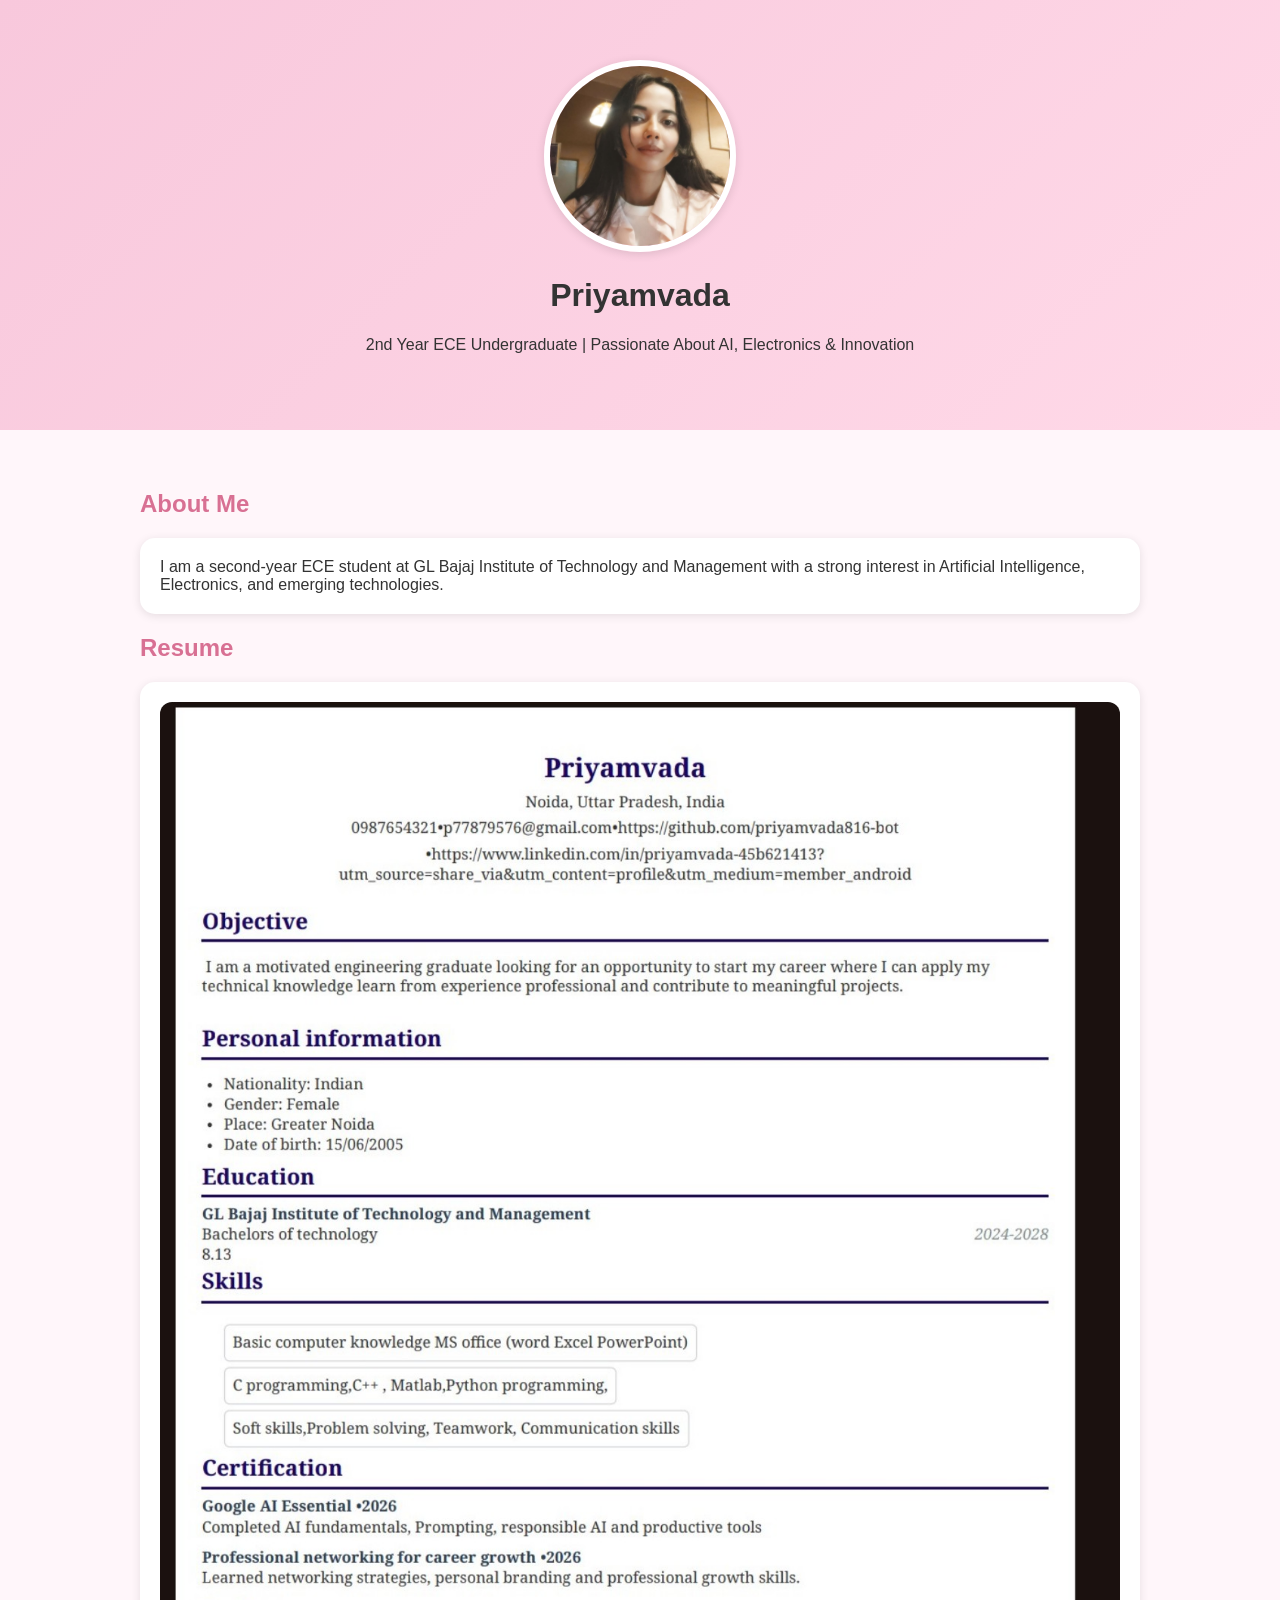
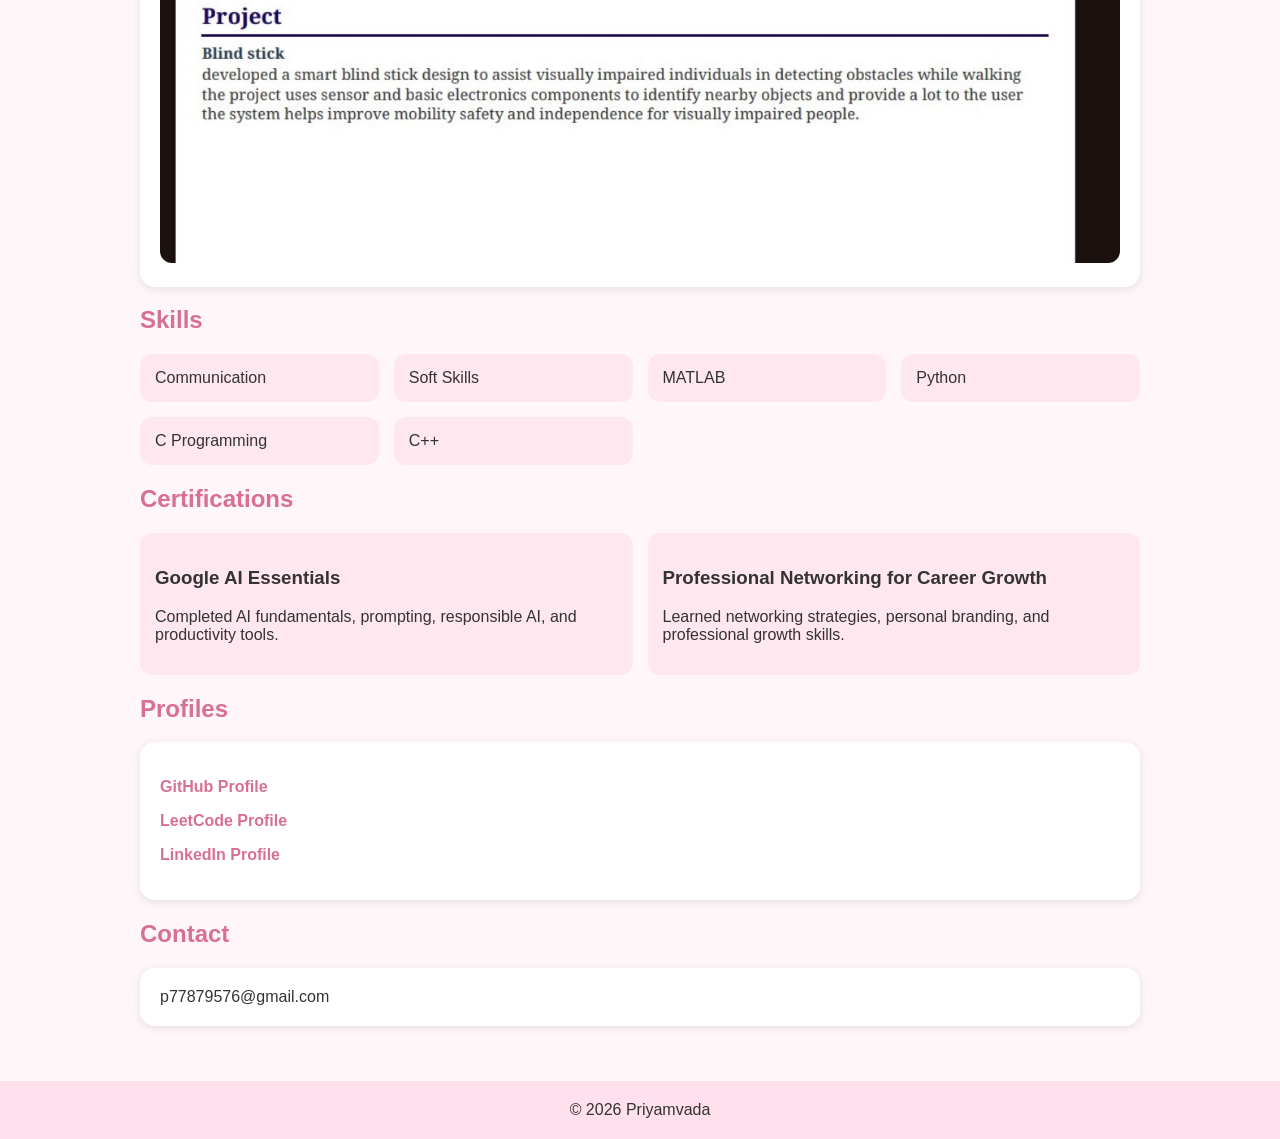
==== index.html @ 2ed8eb38 "Add files via upload" ====
<!DOCTYPE html>
<html lang="en">
<head>
<meta charset="UTF-8">
<meta name="viewport" content="width=device-width, initial-scale=1.0">
<title>Priyamvada Portfolio</title>
<style>
body{font-family:Arial,sans-serif;background:#fff6fa;margin:0;color:#333}
header{background:linear-gradient(135deg,#f8c8dc,#ffd9e8);text-align:center;padding:60px 20px}
.profile-pic{width:180px;height:180px;object-fit:cover;border-radius:50%;border:6px solid white;box-shadow:0 2px 10px rgba(0,0,0,.12)}
section{max-width:1000px;margin:auto;padding:40px 20px}
h2{color:#d87093}
.card{background:white;padding:20px;border-radius:15px;box-shadow:0 2px 10px rgba(0,0,0,.1);margin:15px 0}
.grid{display:grid;grid-template-columns:repeat(auto-fit,minmax(220px,1fr));gap:15px}
.skill,.cert{background:#ffe7f0;padding:15px;border-radius:12px}
a{color:#d87093;text-decoration:none;font-weight:bold}
footer{text-align:center;padding:20px;background:#ffe0ec}
.resume-img{width:100%;border-radius:12px}
</style>
</head>
<body>
<header>
<img class="profile-pic" src="[data-uri]">
<h1>Priyamvada</h1>
<p>2nd Year ECE Undergraduate | Passionate About AI, Electronics & Innovation</p>
</header>

<section>
<h2>About Me</h2>
<div class="card">
I am a second-year ECE student at GL Bajaj Institute of Technology and Management with a strong interest in Artificial Intelligence, Electronics, and emerging technologies.
</div>

<h2>Resume</h2>
<div class="card">
<img class="resume-img" src="[data-uri]">
</div>

<h2>Skills</h2>
<div class="grid">
<div class="skill">Communication</div>
<div class="skill">Soft Skills</div>
<div class="skill">MATLAB</div>
<div class="skill">Python</div>
<div class="skill">C Programming</div>
<div class="skill">C++</div>
</div>

<h2>Certifications</h2>
<div class="grid">
<div class="cert"><h3>Google AI Essentials</h3><p>Completed AI fundamentals, prompting, responsible AI, and productivity tools.</p></div>
<div class="cert"><h3>Professional Networking for Career Growth</h3><p>Learned networking strategies, personal branding, and professional growth skills.</p></div>
</div>

<h2>Profiles</h2>
<div class="card">
<p><a href="https://github.com/priyamvada816-bot" target="_blank">GitHub Profile</a></p>
<p><a href="https://leetcode.com/u/priyamvada083/" target="_blank">LeetCode Profile</a></p>
<p><a href="https://www.linkedin.com/in/priyamvada-45b621413?utm_source=share_via&utm_content=profile&utm_medium=member_android" target="_blank">LinkedIn Profile</a></p>
</div>

<h2>Contact</h2>
<div class="card">p77879576@gmail.com</div>
</section>

<footer>© 2026 Priyamvada</footer>
</body>
</html>
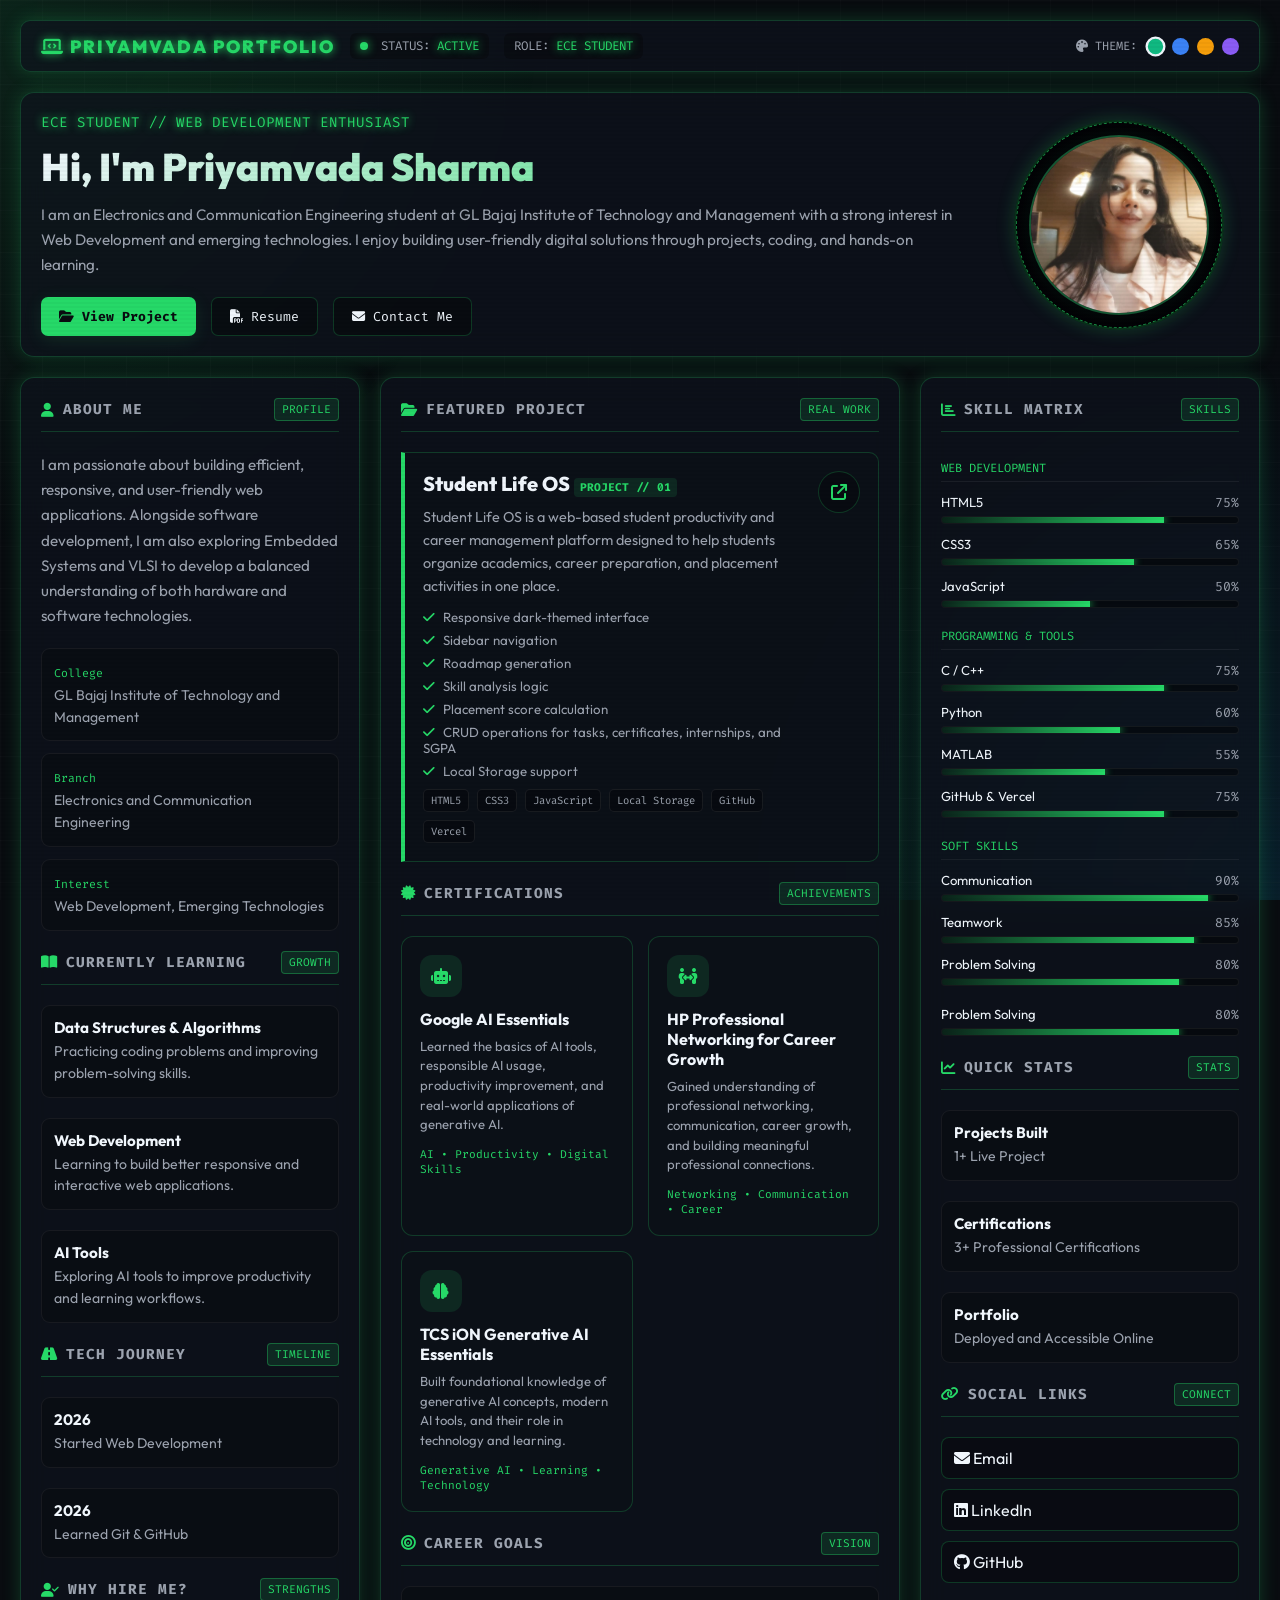
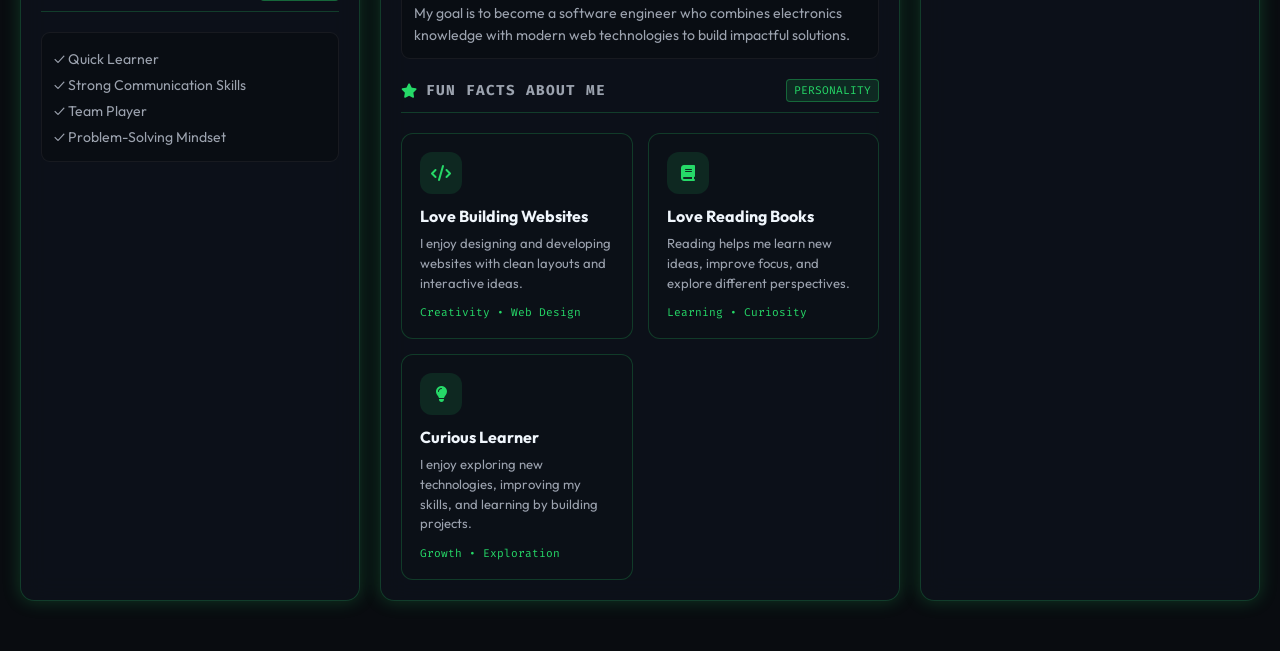
==== commit 8f38fb77: "Add files via upload" ====
--- a/index.html
+++ b/index.html
@@ -1,69 +1,387 @@
-
-<!DOCTYPE html>
-<html lang="en">
-<head>
-<meta charset="UTF-8">
-<meta name="viewport" content="width=device-width, initial-scale=1.0">
-<title>Priyamvada Portfolio</title>
-<style>
-body{font-family:Arial,sans-serif;background:#fff6fa;margin:0;color:#333}
-header{background:linear-gradient(135deg,#f8c8dc,#ffd9e8);text-align:center;padding:60px 20px}
-.profile-pic{width:180px;height:180px;object-fit:cover;border-radius:50%;border:6px solid white;box-shadow:0 2px 10px rgba(0,0,0,.12)}
-section{max-width:1000px;margin:auto;padding:40px 20px}
-h2{color:#d87093}
-.card{background:white;padding:20px;border-radius:15px;box-shadow:0 2px 10px rgba(0,0,0,.1);margin:15px 0}
-.grid{display:grid;grid-template-columns:repeat(auto-fit,minmax(220px,1fr));gap:15px}
-.skill,.cert{background:#ffe7f0;padding:15px;border-radius:12px}
-a{color:#d87093;text-decoration:none;font-weight:bold}
-footer{text-align:center;padding:20px;background:#ffe0ec}
-.resume-img{width:100%;border-radius:12px}
-</style>
-</head>
-<body>
-<header>
-<img class="profile-pic" src="[data-uri]">
-<h1>Priyamvada</h1>
-<p>2nd Year ECE Undergraduate | Passionate About AI, Electronics & Innovation</p>
-</header>
-
-<section>
-<h2>About Me</h2>
-<div class="card">
-I am a second-year ECE student at GL Bajaj Institute of Technology and Management with a strong interest in Artificial Intelligence, Electronics, and emerging technologies.
-</div>
-
-<h2>Resume</h2>
-<div class="card">
-<img class="resume-img" src="[data-uri]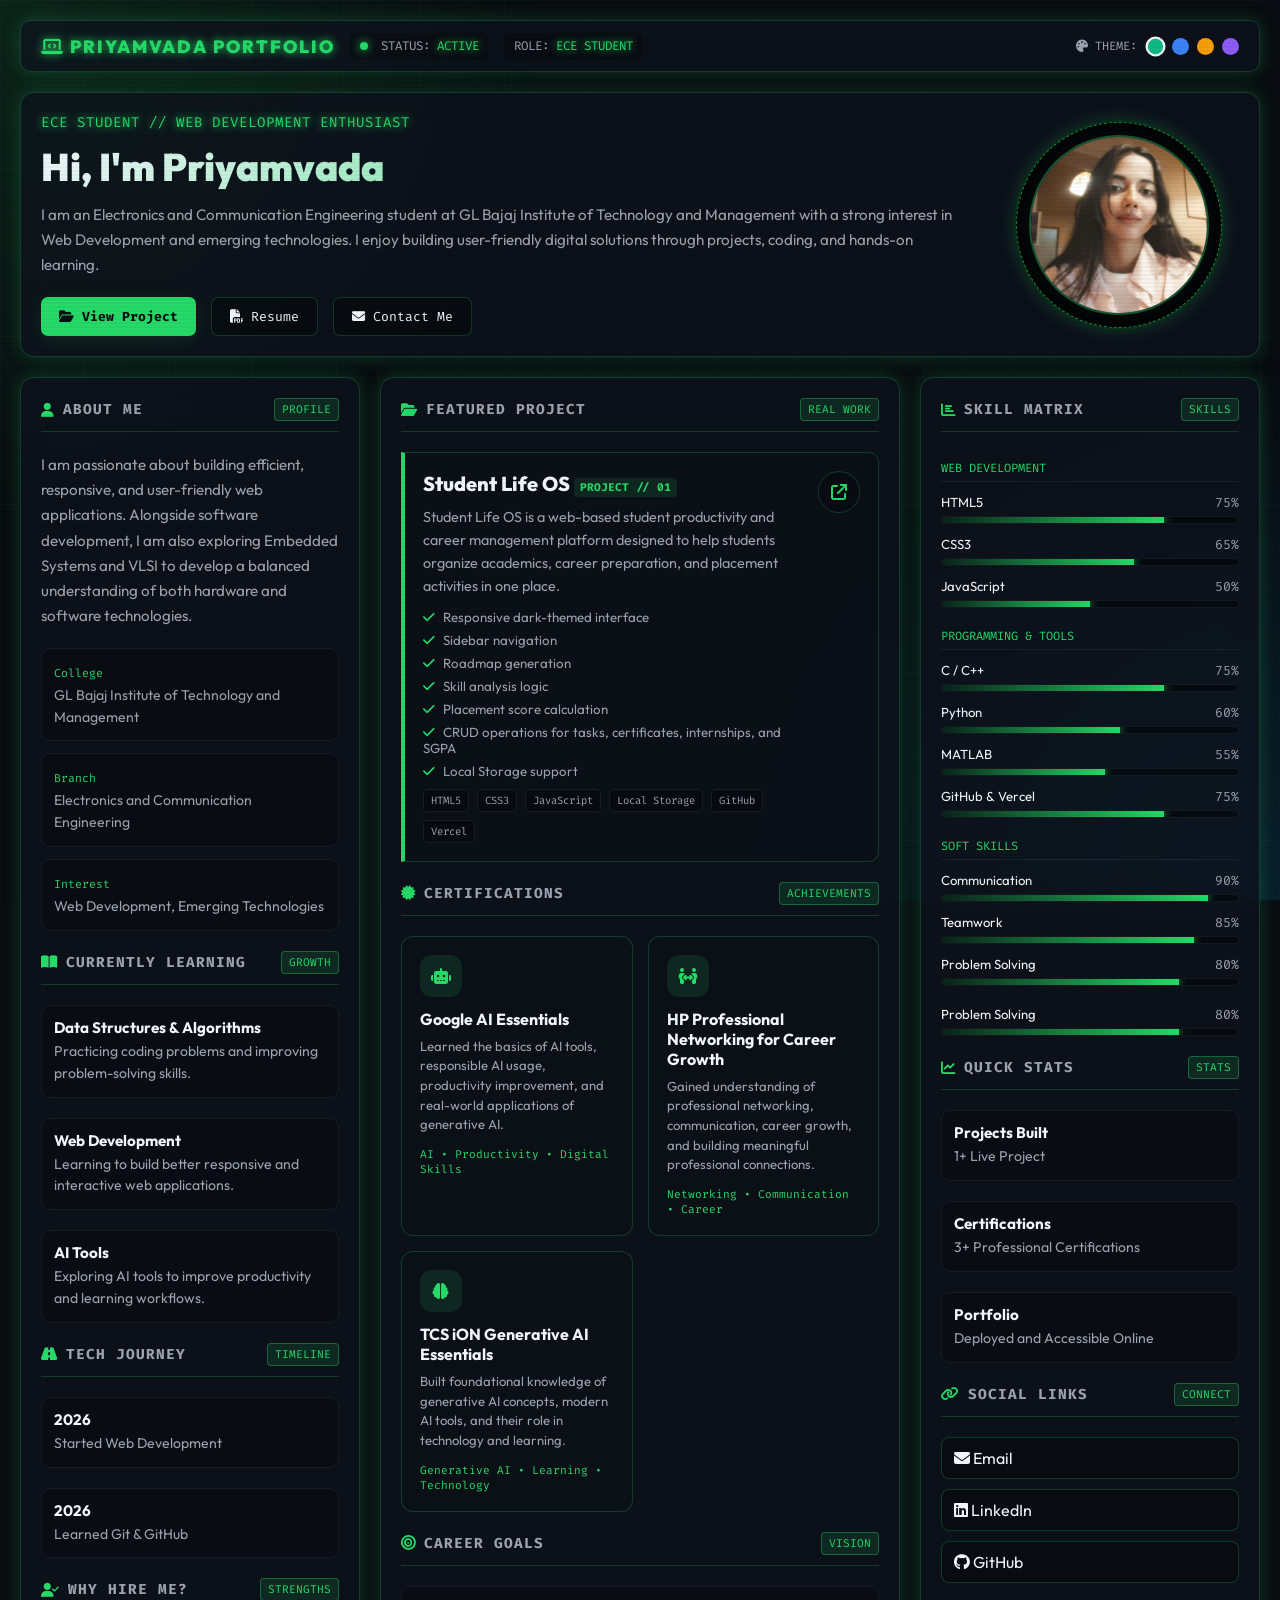
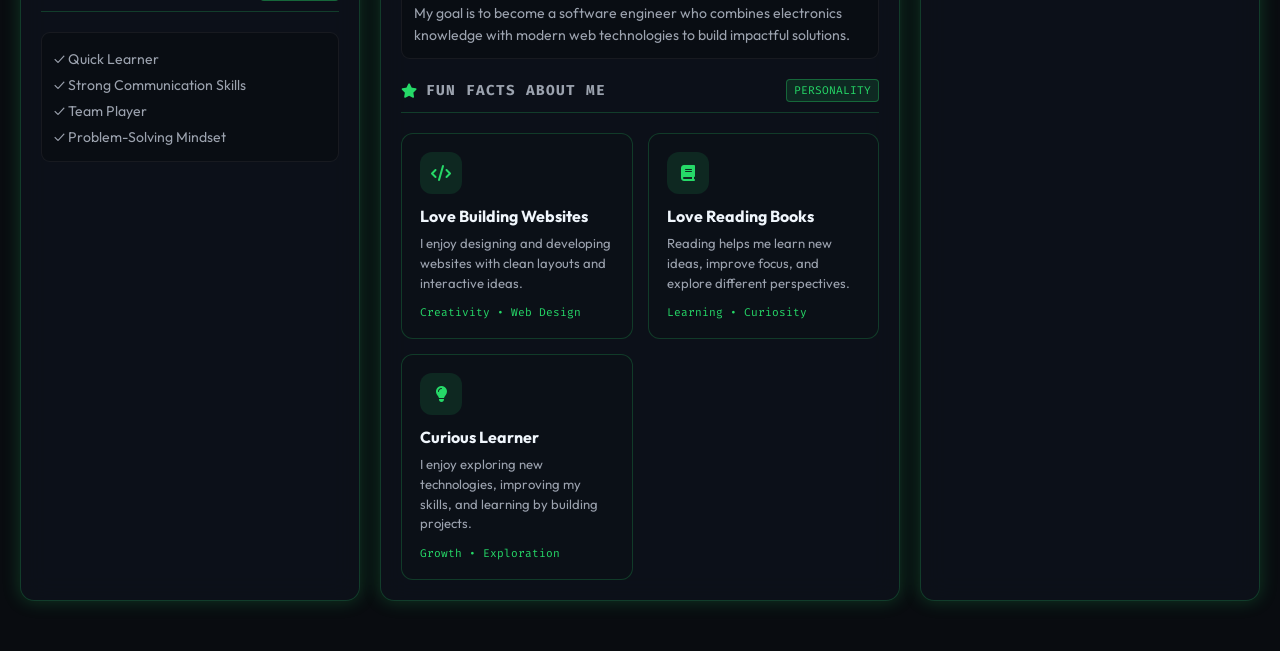
==== commit 91bb69af: "Update index.html" ====
--- a/index.html
+++ b/index.html
@@ -44,7 +44,7 @@
     <section class="hero-panel panel">
       <div class="hero-info">
         <div class="hero-subtitle glow-text">ECE STUDENT // WEB DEVELOPMENT ENTHUSIAST</div>
-        <h1 class="hero-title">Hi, I'm Priyamvada Sharma</h1>
+        <h1 class="hero-title">Hi, I'm Priyamvada </h1>
         <p class="hero-text">
           I am an Electronics and Communication Engineering student at GL Bajaj Institute of Technology and Management
           with a strong interest in Web Development and emerging technologies. I enjoy building user-friendly digital
@@ -55,7 +55,7 @@
           <a href="#projects-section" class="btn-primary">
             <i class="fa-solid fa-folder-open"></i> View Project
           </a>
-          <a href="resume.pdf" target="_blank" class="btn-secondary">
+          <a href="Resume.pdf" target="_blank" class="btn-secondary">
   <i class="fa-solid fa-file-pdf"></i> Resume
 </a>
           <a href="mailto:priyamvada816@gmail.com" class="btn-secondary">
